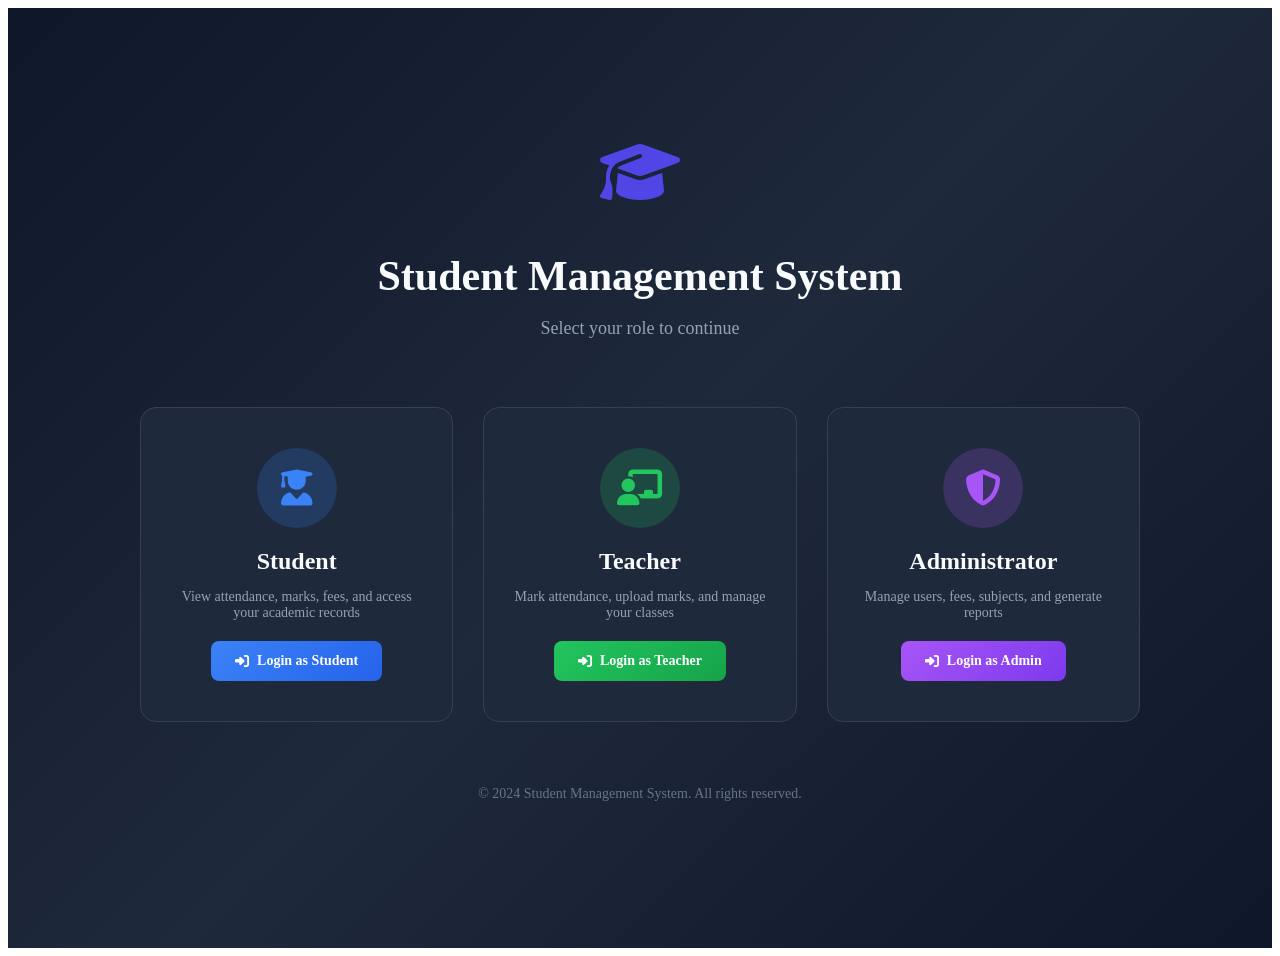
==== index.html @ 8222faaa "Add files via upload" ====
<!DOCTYPE html>
<html lang="en">
<head>
    <meta charset="UTF-8">
    <meta name="viewport" content="width=device-width, initial-scale=1.0">
    <title>Student Management System - Welcome</title>
    <link rel="stylesheet" href="css/styles.css">
    <link rel="stylesheet" href="https://cdnjs.cloudflare.com/ajax/libs/font-awesome/6.4.2/css/all.min.css">
    <style>
        /* Landing Page Styles */
        .landing-container {
            display: flex;
            flex-direction: column;
            justify-content: center;
            align-items: center;
            min-height: 100vh;
            background: linear-gradient(135deg, #0f172a 0%, #1e293b 50%, #0f172a 100%);
            padding: 20px;
        }
        
        .landing-header {
            text-align: center;
            margin-bottom: 50px;
        }
        
        .landing-header i {
            font-size: 64px;
            color: #4f46e5;
            margin-bottom: 20px;
        }
        
        .landing-header h1 {
            font-size: 42px;
            font-weight: 700;
            color: #f8fafc;
            margin-bottom: 10px;
        }
        
        .landing-header p {
            font-size: 18px;
            color: #94a3b8;
        }
        
        .role-cards {
            display: grid;
            grid-template-columns: repeat(auto-fit, minmax(280px, 1fr));
            gap: 30px;
            max-width: 1000px;
            width: 100%;
        }
        
        .role-card {
            background: #1e293b;
            border-radius: 16px;
            padding: 40px 30px;
            text-align: center;
            border: 1px solid #334155;
            transition: all 0.3s ease;
            cursor: pointer;
            text-decoration: none;
        }
        
        .role-card:hover {
            transform: translateY(-8px);
            box-shadow: 0 20px 40px rgba(0, 0, 0, 0.4);
        }
        
        .role-card.student:hover {
            border-color: #3b82f6;
            box-shadow: 0 20px 40px rgba(59, 130, 246, 0.3);
        }
        
        .role-card.teacher:hover {
            border-color: #22c55e;
            box-shadow: 0 20px 40px rgba(34, 197, 94, 0.3);
        }
        
        .role-card.admin:hover {
            border-color: #a855f7;
            box-shadow: 0 20px 40px rgba(168, 85, 247, 0.3);
        }
        
        .role-icon {
            width: 80px;
            height: 80px;
            border-radius: 50%;
            display: flex;
            align-items: center;
            justify-content: center;
            margin: 0 auto 20px;
            font-size: 36px;
        }
        
        .role-card.student .role-icon {
            background: rgba(59, 130, 246, 0.2);
            color: #3b82f6;
        }
        
        .role-card.teacher .role-icon {
            background: rgba(34, 197, 94, 0.2);
            color: #22c55e;
        }
        
        .role-card.admin .role-icon {
            background: rgba(168, 85, 247, 0.2);
            color: #a855f7;
        }
        
        .role-card h2 {
            font-size: 24px;
            font-weight: 600;
            color: #f8fafc;
            margin-bottom: 10px;
        }
        
        .role-card p {
            font-size: 14px;
            color: #94a3b8;
            margin-bottom: 20px;
        }
        
        .role-btn {
            display: inline-flex;
            align-items: center;
            gap: 8px;
            padding: 12px 24px;
            border-radius: 8px;
            font-size: 14px;
            font-weight: 600;
            color: white;
            transition: all 0.3s ease;
        }
        
        .role-card.student .role-btn {
            background: linear-gradient(135deg, #3b82f6, #2563eb);
        }
        
        .role-card.teacher .role-btn {
            background: linear-gradient(135deg, #22c55e, #16a34a);
        }
        
        .role-card.admin .role-btn {
            background: linear-gradient(135deg, #a855f7, #7c3aed);
        }
        
        .role-btn:hover {
            transform: scale(1.05);
        }
        
        .landing-footer {
            margin-top: 50px;
            text-align: center;
            color: #64748b;
            font-size: 14px;
        }
        
        @media (max-width: 768px) {
            .landing-header h1 {
                font-size: 28px;
            }
            
            .role-cards {
                grid-template-columns: 1fr;
            }
        }
    </style>
</head>
<body>
    <div class="landing-container">
        <div class="landing-header">
            <i class="fas fa-graduation-cap"></i>
            <h1>Student Management System</h1>
            <p>Select your role to continue</p>
        </div>
        
        <div class="role-cards">
            <!-- Student Login Card -->
            <a href="student-login.html" class="role-card student">
                <div class="role-icon">
                    <i class="fas fa-user-graduate"></i>
                </div>
                <h2>Student</h2>
                <p>View attendance, marks, fees, and access your academic records</p>
                <span class="role-btn">
                    <i class="fas fa-sign-in-alt"></i>
                    Login as Student
                </span>
            </a>
            
            <!-- Teacher Login Card -->
            <a href="teacher-login.html" class="role-card teacher">
                <div class="role-icon">
                    <i class="fas fa-chalkboard-teacher"></i>
                </div>
                <h2>Teacher</h2>
                <p>Mark attendance, upload marks, and manage your classes</p>
                <span class="role-btn">
                    <i class="fas fa-sign-in-alt"></i>
                    Login as Teacher
                </span>
            </a>
            
            <!-- Admin Login Card -->
            <a href="admin-login.html" class="role-card admin">
                <div class="role-icon">
                    <i class="fas fa-shield-alt"></i>
                </div>
                <h2>Administrator</h2>
                <p>Manage users, fees, subjects, and generate reports</p>
                <span class="role-btn">
                    <i class="fas fa-sign-in-alt"></i>
                    Login as Admin
                </span>
            </a>
        </div>
        
        <div class="landing-footer">
            <p>&copy; 2024 Student Management System. All rights reserved.</p>
        </div>
    </div>
</body>
</html>
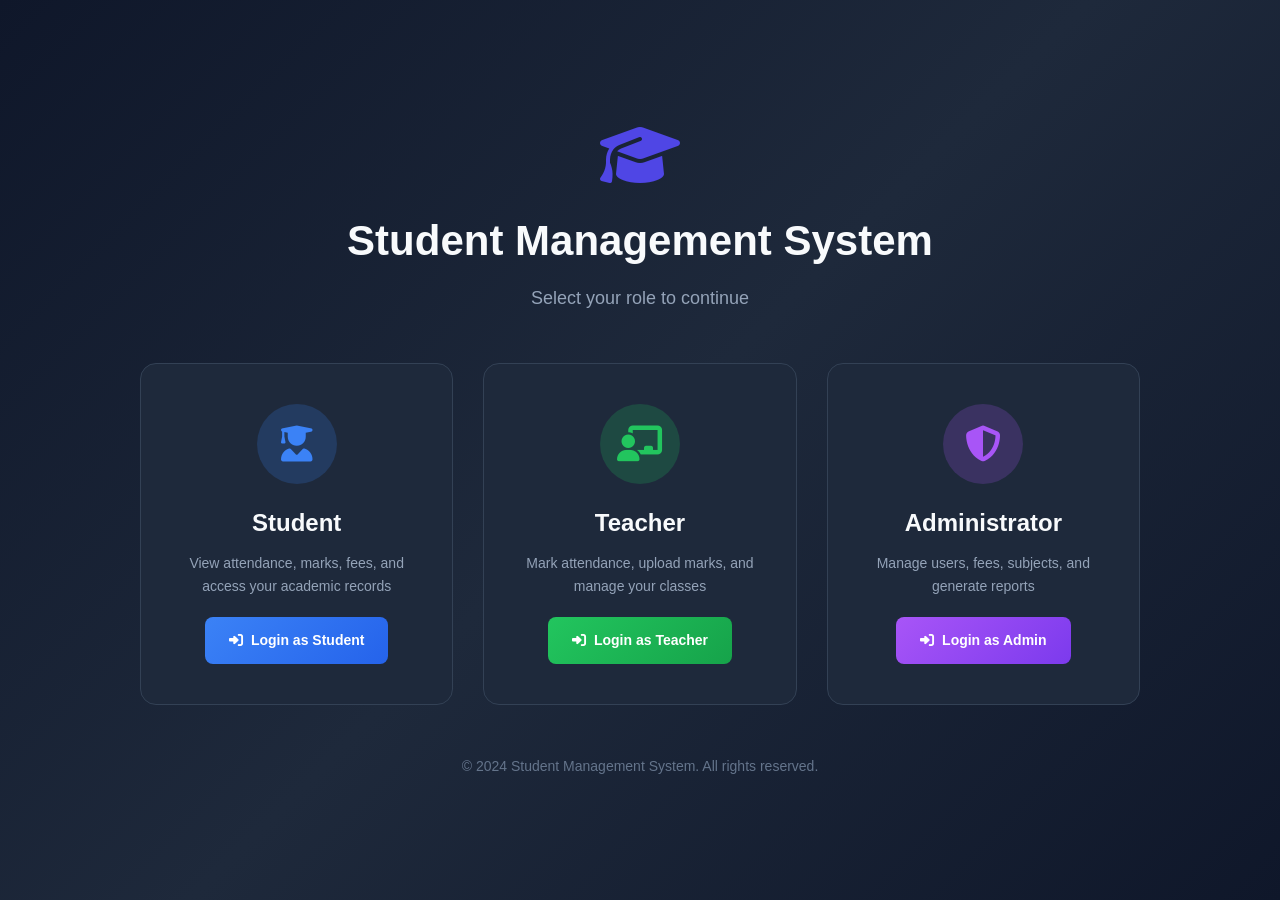
==== commit 4e86e13a: "Update index.html" ====
--- a/index.html
+++ b/index.html
@@ -4,7 +4,7 @@
     <meta charset="UTF-8">
     <meta name="viewport" content="width=device-width, initial-scale=1.0">
     <title>Student Management System - Welcome</title>
-    <link rel="stylesheet" href="css/styles.css">
+    <link rel="stylesheet" href="styles.css">
     <link rel="stylesheet" href="https://cdnjs.cloudflare.com/ajax/libs/font-awesome/6.4.2/css/all.min.css">
     <style>
         /* Landing Page Styles */
--- a/styles.css
+++ b/styles.css
@@ -0,0 +1,1083 @@
+/* =====================================================
+   STUDENT MANAGEMENT SYSTEM - MAIN STYLES
+   ===================================================== */
+
+/* CSS Variables for theming */
+:root {
+    --primary-color: #4f46e5;
+    --primary-dark: #4338ca;
+    --primary-light: #818cf8;
+    --secondary-color: #06b6d4;
+    --success-color: #22c55e;
+    --warning-color: #f59e0b;
+    --danger-color: #ef4444;
+    --info-color: #3b82f6;
+    
+    --bg-primary: #0f172a;
+    --bg-secondary: #1e293b;
+    --bg-card: #334155;
+    --bg-hover: #475569;
+    
+    --text-primary: #f8fafc;
+    --text-secondary: #cbd5e1;
+    --text-muted: #94a3b8;
+    
+    --border-color: #475569;
+    --shadow-color: rgba(0, 0, 0, 0.3);
+    
+    --sidebar-width: 260px;
+    --header-height: 70px;
+    --transition-speed: 0.3s;
+}
+
+/* Reset and Base Styles */
+* {
+    margin: 0;
+    padding: 0;
+    box-sizing: border-box;
+}
+
+body {
+    font-family: 'Segoe UI', Tahoma, Geneva, Verdana, sans-serif;
+    background-color: var(--bg-primary);
+    color: var(--text-primary);
+    line-height: 1.6;
+    min-height: 100vh;
+}
+
+a {
+    text-decoration: none;
+    color: inherit;
+}
+
+/* =====================================================
+   LOGIN PAGE STYLES
+   ===================================================== */
+
+.login-container {
+    display: flex;
+    justify-content: center;
+    align-items: center;
+    min-height: 100vh;
+    background: linear-gradient(135deg, var(--bg-primary) 0%, var(--bg-secondary) 100%);
+    padding: 20px;
+}
+
+.login-box {
+    background: var(--bg-card);
+    border-radius: 16px;
+    padding: 40px;
+    width: 100%;
+    max-width: 420px;
+    box-shadow: 0 20px 60px var(--shadow-color);
+    border: 1px solid var(--border-color);
+}
+
+.login-logo {
+    text-align: center;
+    margin-bottom: 30px;
+}
+
+.login-logo i {
+    font-size: 48px;
+    color: var(--primary-color);
+    margin-bottom: 15px;
+}
+
+.login-logo h1 {
+    font-size: 24px;
+    font-weight: 700;
+    color: var(--text-primary);
+}
+
+.login-logo p {
+    color: var(--text-muted);
+    font-size: 14px;
+}
+
+.form-group {
+    margin-bottom: 20px;
+}
+
+.form-group label {
+    display: block;
+    margin-bottom: 8px;
+    font-size: 14px;
+    font-weight: 500;
+    color: var(--text-secondary);
+}
+
+.form-group input,
+.form-group select {
+    width: 100%;
+    padding: 12px 16px;
+    background: var(--bg-secondary);
+    border: 1px solid var(--border-color);
+    border-radius: 8px;
+    color: var(--text-primary);
+    font-size: 15px;
+    transition: all var(--transition-speed);
+}
+
+.form-group input:focus,
+.form-group select:focus {
+    outline: none;
+    border-color: var(--primary-color);
+    box-shadow: 0 0 0 3px rgba(79, 70, 229, 0.2);
+}
+
+.form-group input::placeholder {
+    color: var(--text-muted);
+}
+
+.btn {
+    display: inline-flex;
+    align-items: center;
+    justify-content: center;
+    padding: 12px 24px;
+    border: none;
+    border-radius: 8px;
+    font-size: 15px;
+    font-weight: 600;
+    cursor: pointer;
+    transition: all var(--transition-speed);
+    gap: 8px;
+}
+
+.btn-primary {
+    background: linear-gradient(135deg, var(--primary-color), var(--primary-dark));
+    color: white;
+    width: 100%;
+}
+
+.btn-primary:hover {
+    transform: translateY(-2px);
+    box-shadow: 0 8px 20px rgba(79, 70, 229, 0.4);
+}
+
+.btn-secondary {
+    background: var(--bg-hover);
+    color: var(--text-primary);
+}
+
+.btn-success {
+    background: var(--success-color);
+    color: white;
+}
+
+.btn-danger {
+    background: var(--danger-color);
+    color: white;
+}
+
+.btn-sm {
+    padding: 8px 16px;
+    font-size: 13px;
+}
+
+.alert {
+    padding: 12px 16px;
+    border-radius: 8px;
+    margin-bottom: 20px;
+    font-size: 14px;
+    display: none;
+}
+
+.alert.show {
+    display: block;
+}
+
+.alert-error {
+    background: rgba(239, 68, 68, 0.2);
+    border: 1px solid var(--danger-color);
+    color: #fca5a5;
+}
+
+.alert-success {
+    background: rgba(34, 197, 94, 0.2);
+    border: 1px solid var(--success-color);
+    color: #86efac;
+}
+
+/* =====================================================
+   DASHBOARD LAYOUT STYLES
+   ===================================================== */
+
+.dashboard-container {
+    display: flex;
+    min-height: 100vh;
+}
+
+/* Sidebar Styles */
+.sidebar {
+    width: var(--sidebar-width);
+    background: var(--bg-secondary);
+    border-right: 1px solid var(--border-color);
+    position: fixed;
+    height: 100vh;
+    overflow-y: auto;
+    transition: all var(--transition-speed);
+    z-index: 1000;
+}
+
+.sidebar-header {
+    padding: 20px;
+    border-bottom: 1px solid var(--border-color);
+    display: flex;
+    align-items: center;
+    gap: 12px;
+}
+
+.sidebar-header i {
+    font-size: 28px;
+    color: var(--primary-color);
+}
+
+.sidebar-header h2 {
+    font-size: 18px;
+    font-weight: 700;
+}
+
+.sidebar-user {
+    padding: 20px;
+    border-bottom: 1px solid var(--border-color);
+    display: flex;
+    align-items: center;
+    gap: 12px;
+}
+
+.user-avatar {
+    width: 45px;
+    height: 45px;
+    border-radius: 50%;
+    background: linear-gradient(135deg, var(--primary-color), var(--secondary-color));
+    display: flex;
+    align-items: center;
+    justify-content: center;
+    font-size: 18px;
+    font-weight: 600;
+}
+
+.user-info h4 {
+    font-size: 14px;
+    font-weight: 600;
+}
+
+.user-info p {
+    font-size: 12px;
+    color: var(--text-muted);
+    text-transform: capitalize;
+}
+
+.sidebar-nav {
+    padding: 15px 0;
+}
+
+.nav-item {
+    display: flex;
+    align-items: center;
+    gap: 12px;
+    padding: 14px 20px;
+    color: var(--text-secondary);
+    transition: all var(--transition-speed);
+    border-left: 3px solid transparent;
+}
+
+.nav-item:hover,
+.nav-item.active {
+    background: var(--bg-card);
+    color: var(--text-primary);
+    border-left-color: var(--primary-color);
+}
+
+.nav-item i {
+    font-size: 18px;
+    width: 24px;
+    text-align: center;
+}
+
+.nav-item span {
+    font-size: 14px;
+    font-weight: 500;
+}
+
+.sidebar-footer {
+    padding: 20px;
+    border-top: 1px solid var(--border-color);
+    position: absolute;
+    bottom: 0;
+    width: 100%;
+}
+
+/* Main Content Styles */
+.main-content {
+    flex: 1;
+    margin-left: var(--sidebar-width);
+    padding: 20px;
+}
+
+.header {
+    display: flex;
+    justify-content: space-between;
+    align-items: center;
+    padding: 20px;
+    background: var(--bg-card);
+    border-radius: 12px;
+    margin-bottom: 25px;
+    border: 1px solid var(--border-color);
+}
+
+.header h1 {
+    font-size: 24px;
+    font-weight: 700;
+}
+
+.header-actions {
+    display: flex;
+    gap: 12px;
+    align-items: center;
+}
+
+.notification-btn {
+    position: relative;
+    background: var(--bg-secondary);
+    border: none;
+    color: var(--text-secondary);
+    width: 40px;
+    height: 40px;
+    border-radius: 8px;
+    cursor: pointer;
+    font-size: 18px;
+    transition: all var(--transition-speed);
+}
+
+.notification-btn:hover {
+    background: var(--bg-hover);
+    color: var(--text-primary);
+}
+
+.notification-badge {
+    position: absolute;
+    top: -5px;
+    right: -5px;
+    background: var(--danger-color);
+    color: white;
+    font-size: 10px;
+    padding: 2px 6px;
+    border-radius: 10px;
+}
+
+/* =====================================================
+   SUMMARY CARDS STYLES
+   ===================================================== */
+
+.summary-cards {
+    display: grid;
+    grid-template-columns: repeat(auto-fit, minmax(240px, 1fr));
+    gap: 20px;
+    margin-bottom: 25px;
+}
+
+.summary-card {
+    background: var(--bg-card);
+    border-radius: 12px;
+    padding: 24px;
+    border: 1px solid var(--border-color);
+    transition: all var(--transition-speed);
+}
+
+.summary-card:hover {
+    transform: translateY(-4px);
+    box-shadow: 0 10px 30px var(--shadow-color);
+}
+
+.card-icon {
+    width: 50px;
+    height: 50px;
+    border-radius: 12px;
+    display: flex;
+    align-items: center;
+    justify-content: center;
+    font-size: 24px;
+    margin-bottom: 16px;
+}
+
+.card-icon.blue {
+    background: rgba(59, 130, 246, 0.2);
+    color: var(--info-color);
+}
+
+.card-icon.green {
+    background: rgba(34, 197, 94, 0.2);
+    color: var(--success-color);
+}
+
+.card-icon.orange {
+    background: rgba(245, 158, 11, 0.2);
+    color: var(--warning-color);
+}
+
+.card-icon.purple {
+    background: rgba(139, 92, 246, 0.2);
+    color: #8b5cf6;
+}
+
+.card-info h3 {
+    font-size: 28px;
+    font-weight: 700;
+    margin-bottom: 4px;
+}
+
+.card-info p {
+    font-size: 14px;
+    color: var(--text-muted);
+}
+
+.card-status {
+    display: inline-flex;
+    align-items: center;
+    gap: 6px;
+    padding: 6px 12px;
+    border-radius: 20px;
+    font-size: 12px;
+    font-weight: 600;
+    margin-top: 12px;
+}
+
+.card-status.paid {
+    background: rgba(34, 197, 94, 0.2);
+    color: var(--success-color);
+}
+
+.card-status.pending {
+    background: rgba(239, 68, 68, 0.2);
+    color: var(--danger-color);
+}
+
+/* =====================================================
+   CHARTS SECTION STYLES
+   ===================================================== */
+
+.charts-section {
+    display: grid;
+    grid-template-columns: repeat(auto-fit, minmax(400px, 1fr));
+    gap: 20px;
+    margin-bottom: 25px;
+}
+
+.chart-card {
+    background: var(--bg-card);
+    border-radius: 12px;
+    padding: 24px;
+    border: 1px solid var(--border-color);
+}
+
+.chart-card.full-width {
+    grid-column: 1 / -1;
+}
+
+.chart-header {
+    display: flex;
+    justify-content: space-between;
+    align-items: center;
+    margin-bottom: 20px;
+}
+
+.chart-header h3 {
+    font-size: 16px;
+    font-weight: 600;
+}
+
+.chart-container {
+    position: relative;
+    height: 300px;
+}
+
+.chart-container.small {
+    height: 200px;
+}
+
+/* =====================================================
+   ANNOUNCEMENTS STYLES
+   ===================================================== */
+
+.announcements-section {
+    background: var(--bg-card);
+    border-radius: 12px;
+    padding: 24px;
+    border: 1px solid var(--border-color);
+}
+
+.section-header {
+    display: flex;
+    justify-content: space-between;
+    align-items: center;
+    margin-bottom: 20px;
+}
+
+.section-header h3 {
+    font-size: 18px;
+    font-weight: 600;
+}
+
+.announcement-list {
+    display: flex;
+    flex-direction: column;
+    gap: 12px;
+}
+
+.announcement-item {
+    display: flex;
+    gap: 16px;
+    padding: 16px;
+    background: var(--bg-secondary);
+    border-radius: 8px;
+    border-left: 3px solid var(--primary-color);
+}
+
+.announcement-item.high {
+    border-left-color: var(--danger-color);
+}
+
+.announcement-item.medium {
+    border-left-color: var(--warning-color);
+}
+
+.announcement-item.low {
+    border-left-color: var(--success-color);
+}
+
+.announcement-icon {
+    width: 40px;
+    height: 40px;
+    border-radius: 8px;
+    background: var(--bg-card);
+    display: flex;
+    align-items: center;
+    justify-content: center;
+    font-size: 18px;
+    flex-shrink: 0;
+}
+
+.announcement-content h4 {
+    font-size: 14px;
+    font-weight: 600;
+    margin-bottom: 4px;
+}
+
+.announcement-content p {
+    font-size: 13px;
+    color: var(--text-muted);
+    margin-bottom: 8px;
+}
+
+.announcement-meta {
+    display: flex;
+    gap: 16px;
+    font-size: 12px;
+    color: var(--text-muted);
+}
+
+/* =====================================================
+   CHATBOT STYLES
+   ===================================================== */
+
+.chatbot-widget {
+    position: fixed;
+    bottom: 20px;
+    right: 20px;
+    z-index: 1000;
+}
+
+.chatbot-toggle {
+    width: 60px;
+    height: 60px;
+    border-radius: 50%;
+    background: linear-gradient(135deg, var(--primary-color), var(--secondary-color));
+    border: none;
+    color: white;
+    font-size: 24px;
+    cursor: pointer;
+    box-shadow: 0 4px 20px rgba(79, 70, 229, 0.4);
+    transition: all var(--transition-speed);
+}
+
+.chatbot-toggle:hover {
+    transform: scale(1.1);
+}
+
+.chatbot-container {
+    position: absolute;
+    bottom: 80px;
+    right: 0;
+    width: 350px;
+    height: 450px;
+    background: var(--bg-card);
+    border-radius: 16px;
+    box-shadow: 0 10px 40px var(--shadow-color);
+    border: 1px solid var(--border-color);
+    display: none;
+    flex-direction: column;
+    overflow: hidden;
+}
+
+.chatbot-container.open {
+    display: flex;
+}
+
+.chatbot-header {
+    padding: 16px 20px;
+    background: linear-gradient(135deg, var(--primary-color), var(--primary-dark));
+    display: flex;
+    justify-content: space-between;
+    align-items: center;
+}
+
+.chatbot-header h4 {
+    font-size: 14px;
+    font-weight: 600;
+}
+
+.chatbot-header span {
+    font-size: 12px;
+    opacity: 0.8;
+}
+
+.chatbot-close {
+    background: none;
+    border: none;
+    color: white;
+    font-size: 18px;
+    cursor: pointer;
+}
+
+.chatbot-messages {
+    flex: 1;
+    padding: 16px;
+    overflow-y: auto;
+    display: flex;
+    flex-direction: column;
+    gap: 12px;
+}
+
+.message {
+    max-width: 80%;
+    padding: 12px 16px;
+    border-radius: 12px;
+    font-size: 13px;
+    line-height: 1.5;
+    white-space: pre-line;
+}
+
+.message.bot {
+    background: var(--bg-secondary);
+    align-self: flex-start;
+    border-bottom-left-radius: 4px;
+}
+
+.message.user {
+    background: var(--primary-color);
+    align-self: flex-end;
+    border-bottom-right-radius: 4px;
+}
+
+.chatbot-input {
+    display: flex;
+    padding: 12px;
+    border-top: 1px solid var(--border-color);
+    gap: 8px;
+}
+
+.chatbot-input input {
+    flex: 1;
+    padding: 10px 14px;
+    background: var(--bg-secondary);
+    border: 1px solid var(--border-color);
+    border-radius: 8px;
+    color: var(--text-primary);
+    font-size: 13px;
+}
+
+.chatbot-input input:focus {
+    outline: none;
+    border-color: var(--primary-color);
+}
+
+.chatbot-input button {
+    width: 40px;
+    height: 40px;
+    border-radius: 8px;
+    background: var(--primary-color);
+    border: none;
+    color: white;
+    cursor: pointer;
+    transition: all var(--transition-speed);
+}
+
+.chatbot-input button:hover {
+    background: var(--primary-dark);
+}
+
+/* =====================================================
+   TABLE STYLES
+   ===================================================== */
+
+.data-table {
+    width: 100%;
+    border-collapse: collapse;
+}
+
+.data-table th,
+.data-table td {
+    padding: 14px 16px;
+    text-align: left;
+    font-size: 14px;
+}
+
+.data-table th {
+    background: var(--bg-secondary);
+    font-weight: 600;
+    color: var(--text-secondary);
+    text-transform: uppercase;
+    font-size: 12px;
+    letter-spacing: 0.5px;
+}
+
+.data-table tbody tr {
+    border-bottom: 1px solid var(--border-color);
+    transition: all var(--transition-speed);
+}
+
+.data-table tbody tr:hover {
+    background: var(--bg-hover);
+}
+
+.data-table td {
+    color: var(--text-secondary);
+}
+
+.status-badge {
+    display: inline-flex;
+    align-items: center;
+    gap: 6px;
+    padding: 6px 12px;
+    border-radius: 20px;
+    font-size: 12px;
+    font-weight: 600;
+}
+
+.status-badge.present {
+    background: rgba(34, 197, 94, 0.2);
+    color: var(--success-color);
+}
+
+.status-badge.absent {
+    background: rgba(239, 68, 68, 0.2);
+    color: var(--danger-color);
+}
+
+.status-badge.late {
+    background: rgba(245, 158, 11, 0.2);
+    color: var(--warning-color);
+}
+
+/* =====================================================
+   MODAL STYLES
+   ===================================================== */
+
+.modal-overlay {
+    position: fixed;
+    top: 0;
+    left: 0;
+    right: 0;
+    bottom: 0;
+    background: rgba(0, 0, 0, 0.7);
+    display: none;
+    justify-content: center;
+    align-items: center;
+    z-index: 2000;
+}
+
+.modal-overlay.open {
+    display: flex;
+}
+
+.modal {
+    background: var(--bg-card);
+    border-radius: 16px;
+    width: 90%;
+    max-width: 600px;
+    max-height: 90vh;
+    overflow: hidden;
+    border: 1px solid var(--border-color);
+}
+
+.modal-header {
+    padding: 20px 24px;
+    border-bottom: 1px solid var(--border-color);
+    display: flex;
+    justify-content: space-between;
+    align-items: center;
+}
+
+.modal-header h3 {
+    font-size: 18px;
+    font-weight: 600;
+}
+
+.modal-close {
+    background: none;
+    border: none;
+    color: var(--text-muted);
+    font-size: 20px;
+    cursor: pointer;
+}
+
+.modal-body {
+    padding: 24px;
+    overflow-y: auto;
+    max-height: 60vh;
+}
+
+.modal-footer {
+    padding: 16px 24px;
+    border-top: 1px solid var(--border-color);
+    display: flex;
+    justify-content: flex-end;
+    gap: 12px;
+}
+
+/* =====================================================
+   RESPONSIVE STYLES
+   ===================================================== */
+
+@media (max-width: 768px) {
+    .sidebar {
+        transform: translateX(-100%);
+    }
+    
+    .sidebar.open {
+        transform: translateX(0);
+    }
+    
+    .main-content {
+        margin-left: 0;
+    }
+    
+    .charts-section {
+        grid-template-columns: 1fr;
+    }
+    
+    .summary-cards {
+        grid-template-columns: 1fr;
+    }
+    
+    .chatbot-container {
+        width: calc(100vw - 40px);
+        right: -10px;
+    }
+}
+
+/* =====================================================
+   LOADING & UTILITY STYLES
+   ===================================================== */
+
+.loading {
+    display: flex;
+    justify-content: center;
+    align-items: center;
+    padding: 40px;
+}
+
+.spinner {
+    width: 40px;
+    height: 40px;
+    border: 3px solid var(--border-color);
+    border-top-color: var(--primary-color);
+    border-radius: 50%;
+    animation: spin 1s linear infinite;
+}
+
+@keyframes spin {
+    to {
+        transform: rotate(360deg);
+    }
+}
+
+.hidden {
+    display: none !important;
+}
+
+.text-success {
+    color: var(--success-color);
+}
+
+.text-danger {
+    color: var(--danger-color);
+}
+
+.text-warning {
+    color: var(--warning-color);
+}
+
+/* Scrollbar Styles */
+::-webkit-scrollbar {
+    width: 8px;
+    height: 8px;
+}
+
+::-webkit-scrollbar-track {
+    background: var(--bg-secondary);
+}
+
+::-webkit-scrollbar-thumb {
+    background: var(--border-color);
+    border-radius: 4px;
+}
+
+::-webkit-scrollbar-thumb:hover {
+    background: var(--bg-hover);
+}
+
+/* =====================================================
+   ROLE-SPECIFIC LOGIN STYLES
+   ===================================================== */
+
+/* Common Login Link Styles */
+.login-links {
+    margin-top: 20px;
+    text-align: center;
+    font-size: 14px;
+    color: var(--text-muted);
+}
+
+.login-links a {
+    text-decoration: none;
+    font-weight: 500;
+    transition: color 0.3s ease;
+}
+
+/* Demo Credentials */
+.demo-credentials {
+    margin-top: 15px;
+    padding: 10px;
+    background: var(--bg-secondary);
+    border-radius: 8px;
+    text-align: center;
+    font-size: 12px;
+    color: var(--text-muted);
+}
+
+.demo-credentials i {
+    margin-right: 6px;
+    color: var(--info-color);
+}
+
+/* Input Icon Styles */
+.form-group label i.input-icon {
+    margin-right: 8px;
+    font-size: 14px;
+}
+
+/* Student Login - Blue Theme */
+.login-container.student {
+    background: linear-gradient(135deg, #0f172a 0%, #1e3a5f 100%);
+}
+
+.login-box.student {
+    border-top: 4px solid #3b82f6;
+}
+
+.login-logo.student i {
+    color: #3b82f6;
+    font-size: 52px;
+}
+
+.login-logo.student h1 {
+    color: #3b82f6;
+}
+
+.btn-student {
+    background: linear-gradient(135deg, #3b82f6, #2563eb);
+    color: white;
+    width: 100%;
+}
+
+.btn-student:hover {
+    transform: translateY(-2px);
+    box-shadow: 0 8px 20px rgba(59, 130, 246, 0.4);
+}
+
+/* Teacher Login - Green Theme */
+.login-container.teacher {
+    background: linear-gradient(135deg, #0f172a 0%, #14532d 100%);
+}
+
+.login-box.teacher {
+    border-top: 4px solid #22c55e;
+}
+
+.login-logo.teacher i {
+    color: #22c55e;
+    font-size: 52px;
+}
+
+.login-logo.teacher h1 {
+    color: #22c55e;
+}
+
+.btn-teacher {
+    background: linear-gradient(135deg, #22c55e, #16a34a);
+    color: white;
+    width: 100%;
+}
+
+.btn-teacher:hover {
+    transform: translateY(-2px);
+    box-shadow: 0 8px 20px rgba(34, 197, 94, 0.4);
+}
+
+/* Admin Login - Purple Theme */
+.login-container.admin {
+    background: linear-gradient(135deg, #0f172a 0%, #581c87 100%);
+}
+
+.login-box.admin {
+    border-top: 4px solid #a855f7;
+}
+
+.login-logo.admin i {
+    color: #a855f7;
+    font-size: 52px;
+}
+
+.login-logo.admin h1 {
+    color: #a855f7;
+}
+
+.btn-admin {
+    background: linear-gradient(135deg, #a855f7, #7c3aed);
+    color: white;
+    width: 100%;
+}
+
+.btn-admin:hover {
+    transform: translateY(-2px);
+    box-shadow: 0 8px 20px rgba(168, 85, 247, 0.4);
+}
+
+/* Security Notice for Admin */
+.security-notice {
+    margin-top: 20px;
+    padding: 12px;
+    background: rgba(168, 85, 247, 0.1);
+    border: 1px solid rgba(168, 85, 247, 0.3);
+    border-radius: 8px;
+    font-size: 12px;
+    color: #c084fc;
+    text-align: center;
+}
+
+.security-notice i {
+    margin-right: 6px;
+}
